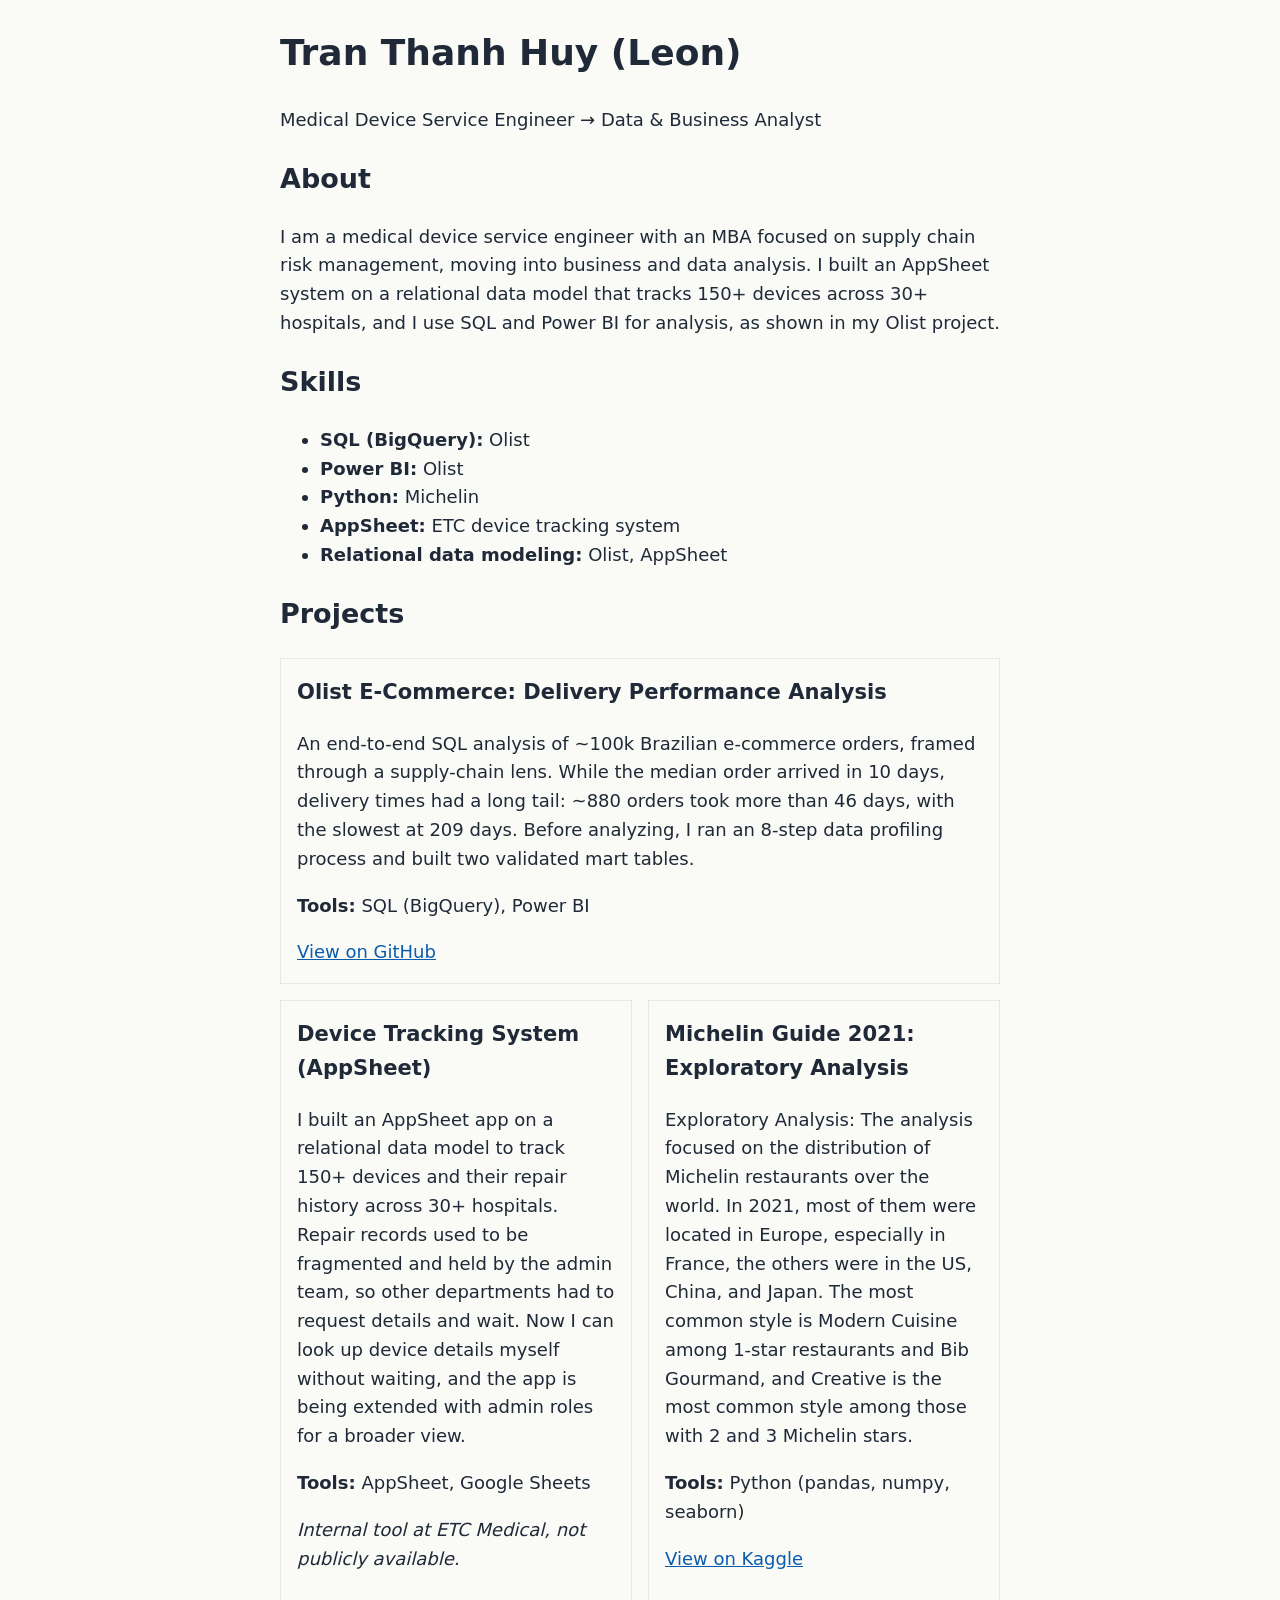
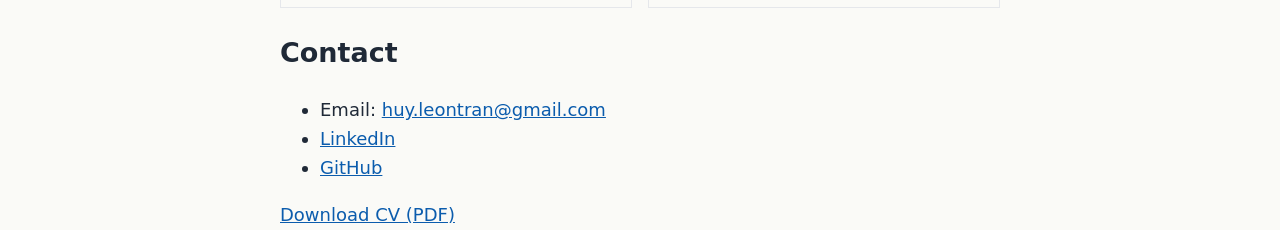
==== index.html @ 250095c0 "Commit Olist" ====
<!DOCTYPE html>
<html lang="en">
  <head>
    <meta charset="UTF-8">
    <meta name="viewport" content="width=device-width, initial-scale=1.0">
    <title>Leon | Business Analyst</title>
    <link rel="stylesheet" href="style.css">
    <meta name="viewport" content="width=device-width, initial-scale=1">
  </head>
  <body>
    <header>
      <h1>Tran Thanh Huy (Leon)</h1>
      <p class="tagline">Medical Device Service Engineer → Data &amp; Business Analyst</p>
    </header>
    
    <section id="about">
      <h2>About</h2>
      <p>I am a medical device service engineer with an MBA focused on supply chain risk management, moving into business and data analysis. I built an AppSheet system on a relational data model that tracks 150+ devices across 30+ hospitals, and I use SQL and Power BI for analysis, as shown in my Olist project.</p>
    </section>

    <section id="skills">
      <h2>Skills</h2>
      <ul>
        <li><strong>SQL (BigQuery):</strong> Olist</li>
        <li><strong>Power BI:</strong> Olist</li>
        <li><strong>Python:</strong> Michelin</li>
        <li><strong>AppSheet:</strong> ETC device tracking system</li>
        <li><strong>Relational data modeling:</strong> Olist, AppSheet</li>
      </ul>
    </section>
    
    <section id="projects">
      <h2>Projects</h2>
      <div class = "project-list">
        <article class="featured">
          <h3>Olist E-Commerce: Delivery Performance Analysis</h3>
          <p>An end-to-end SQL analysis of ~100k Brazilian e-commerce orders, framed 
            through a supply-chain lens. While the median order arrived in 10 days, 
            delivery times had a long tail: ~880 orders took more than 46 days, 
            with the slowest at 209 days. Before analyzing, I ran an 8-step data 
            profiling process and built two validated mart tables.</p>
          <p><strong>Tools:</strong> SQL (BigQuery), Power BI</p>
          <!-- <p><a href="projects/olist.html">Read the case study</a></p> -->
          <a href="https://github.com/LeonTran29/Project_Olist">View on GitHub</a>
        </article>

        <article>
          <h3>Device Tracking System (AppSheet)</h3>
          <p>I built an AppSheet app on a relational data model 
            to track 150+ devices and their repair history across 30+ hospitals. 
            Repair records used to be fragmented and held by the admin team, 
            so other departments had to request details and wait. 
            Now I can look up device details myself without waiting, 
            and the app is being extended with admin roles for a broader view.</p>
          <p><strong>Tools:</strong> AppSheet, Google Sheets</p>
          <p><em>Internal tool at ETC Medical, not publicly available.</em></p>
        </article>

        <article>
          <h3>Michelin Guide 2021: Exploratory Analysis</h3>
          <p>Exploratory Analysis: The analysis focused on the distribution 
            of Michelin restaurants over the world. In 2021, most of them were 
            located in Europe, especially in France, the others were in the US, 
            China, and Japan. The most common style is Modern Cuisine among 1-star 
            restaurants and Bib Gourmand, and Creative is the most common style 
            among those with 2 and 3 Michelin stars.</p>
          <p><strong>Tools:</strong> Python (pandas, numpy, seaborn)</p>
          <p><a href="https://www.kaggle.com/code/leon29/michelin-gr-2021-full-eda">View on Kaggle</a></p>
        </article>
      </div>
    </section>

    <footer>
      <section id="contacts">
        <h2>Contact</h2>
        <ul>
          <li>Email: <a href="mailto:huy.leontran@gmail.com">huy.leontran@gmail.com</a></li>
          <li><a href="https://www.linkedin.com/in/huytraan/">LinkedIn</a></li>
          <li><a href="https://github.com/LeonTran29">GitHub</a></li>
        </ul>
        <a href="assets/TranThanhHuy_Data-BusinessAnalyst_CV.pdf" download>Download CV (PDF)</a>
      </section>
    </footer>
  </body>
</html>
---- style.css ----
body {
  font-family: system-ui, -apple-system, "Segoe UI", Roboto, sans-serif;
  font-size: 1.125rem;
  line-height: 1.6;
  
  color: #1f2937;
  background-color: #fafaf7;
  
  max-width: 720px;
  margin: 0 auto;

  padding: 0 16px;
}

h1 {
  font-size: 2.25rem;
}

a {
  color: #0b5cad;
}

article {
  border: 1px solid #e5e7eb;
  padding: 16px;
  margin-bottom: 24px;
}

article h3 {
  margin-top: 0;
}

.project-list {
  display: grid;
  grid-template-columns: 1fr 1fr;
  gap: 16px;
}

.project-list article {
  margin-bottom: 0;
}

.project-list .featured {
  grid-column: span 2;
}

@media (max-width: 600px) {
  .project-list {
    grid-template-columns: 1fr;
  }

  .project-list .featured {
    grid-column: auto;
  }
}

@media (prefers-color-scheme: dark) {
  body {
    color: #e5e7eb;
    background-color: #111827;
  }

  a {
    color: #7cb4f5;
  }

  article {
    border-color: #374151;
  }
}
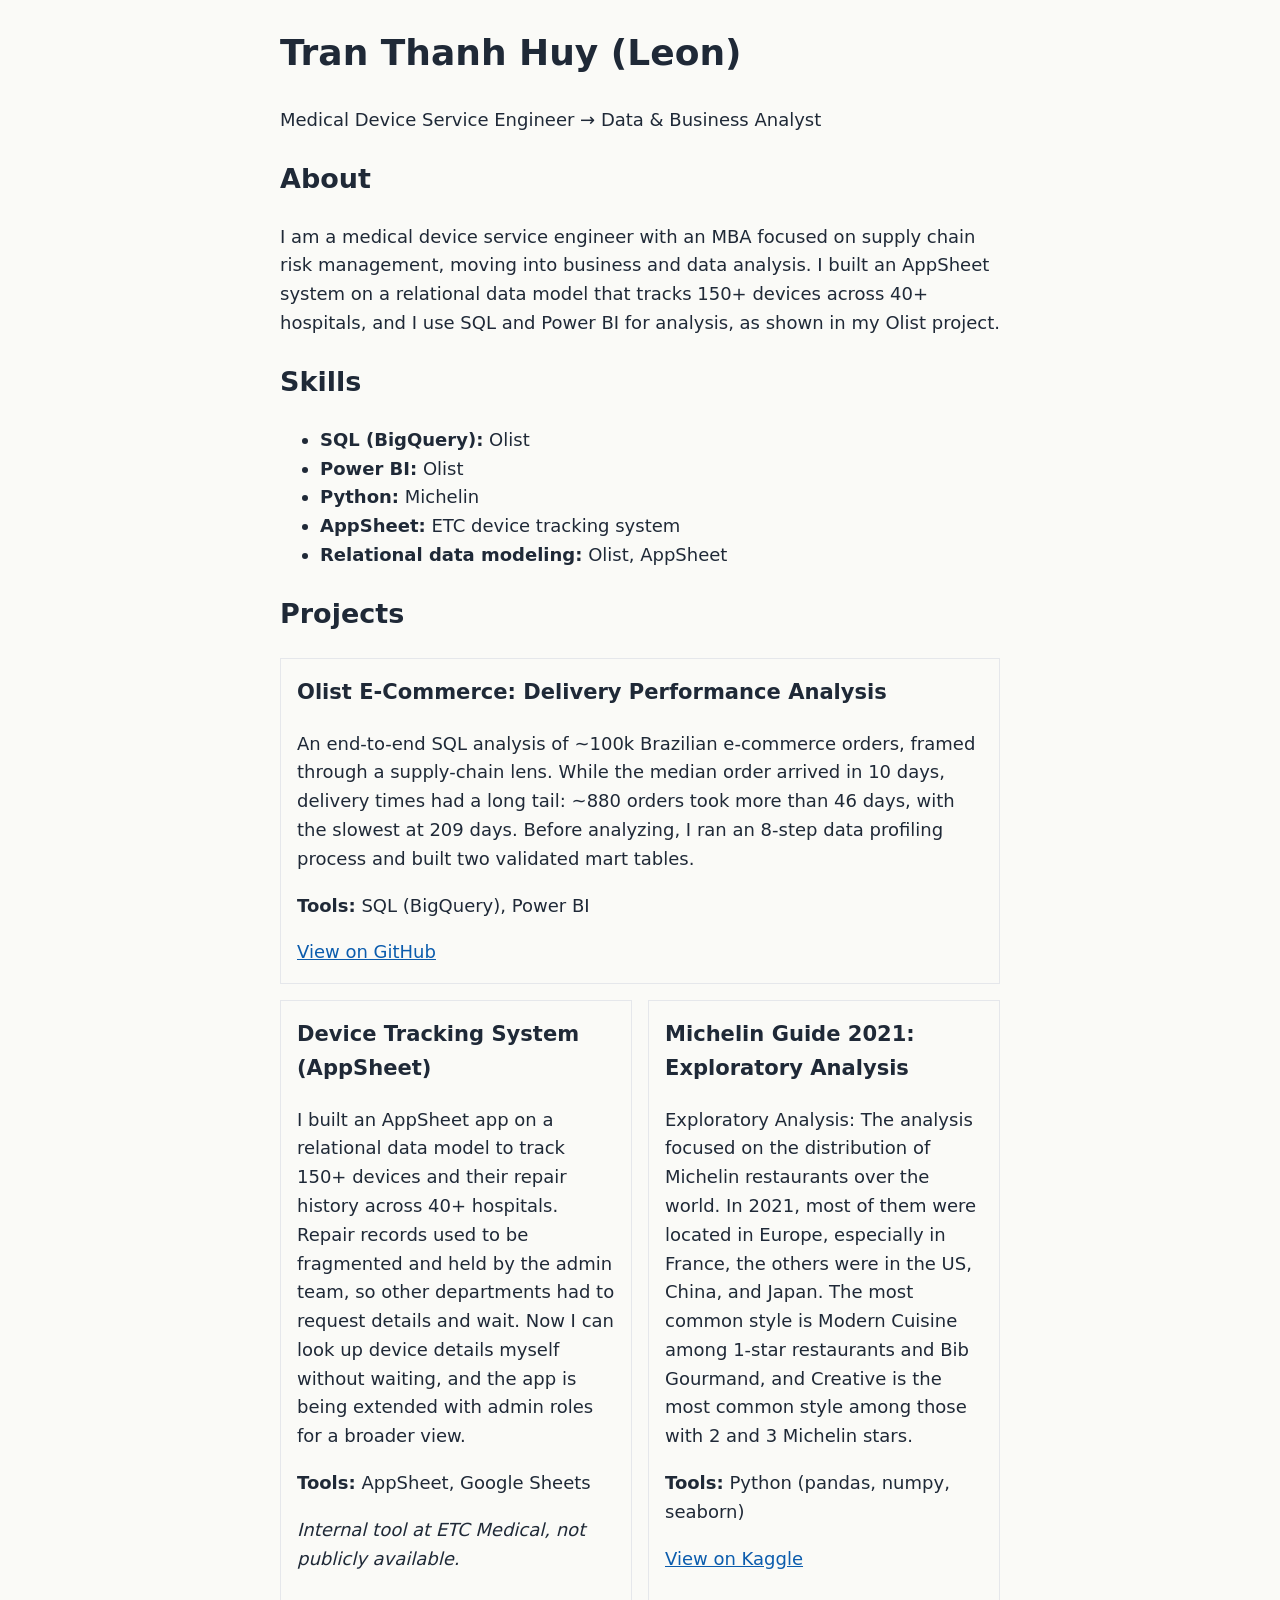
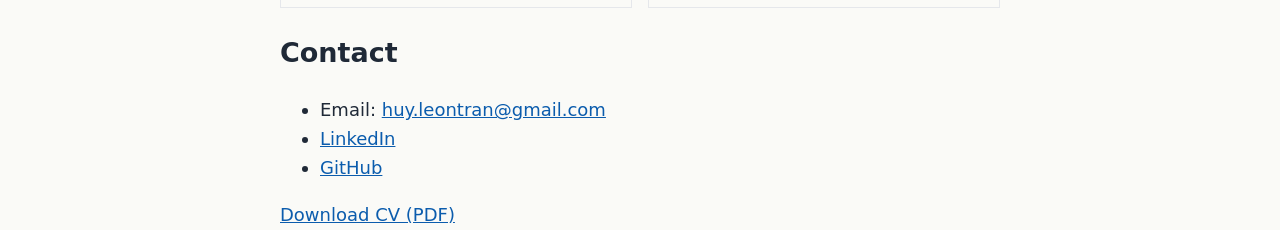
==== commit a2b8a3e1: "Commit update CV and index" ====
--- a/index.html
+++ b/index.html
@@ -15,7 +15,7 @@
     
     <section id="about">
       <h2>About</h2>
-      <p>I am a medical device service engineer with an MBA focused on supply chain risk management, moving into business and data analysis. I built an AppSheet system on a relational data model that tracks 150+ devices across 30+ hospitals, and I use SQL and Power BI for analysis, as shown in my Olist project.</p>
+      <p>I am a medical device service engineer with an MBA focused on supply chain risk management, moving into business and data analysis. I built an AppSheet system on a relational data model that tracks 150+ devices across 40+ hospitals, and I use SQL and Power BI for analysis, as shown in my Olist project.</p>
     </section>
 
     <section id="skills">
@@ -47,7 +47,7 @@
         <article>
           <h3>Device Tracking System (AppSheet)</h3>
           <p>I built an AppSheet app on a relational data model 
-            to track 150+ devices and their repair history across 30+ hospitals. 
+            to track 150+ devices and their repair history across 40+ hospitals. 
             Repair records used to be fragmented and held by the admin team, 
             so other departments had to request details and wait. 
             Now I can look up device details myself without waiting, 
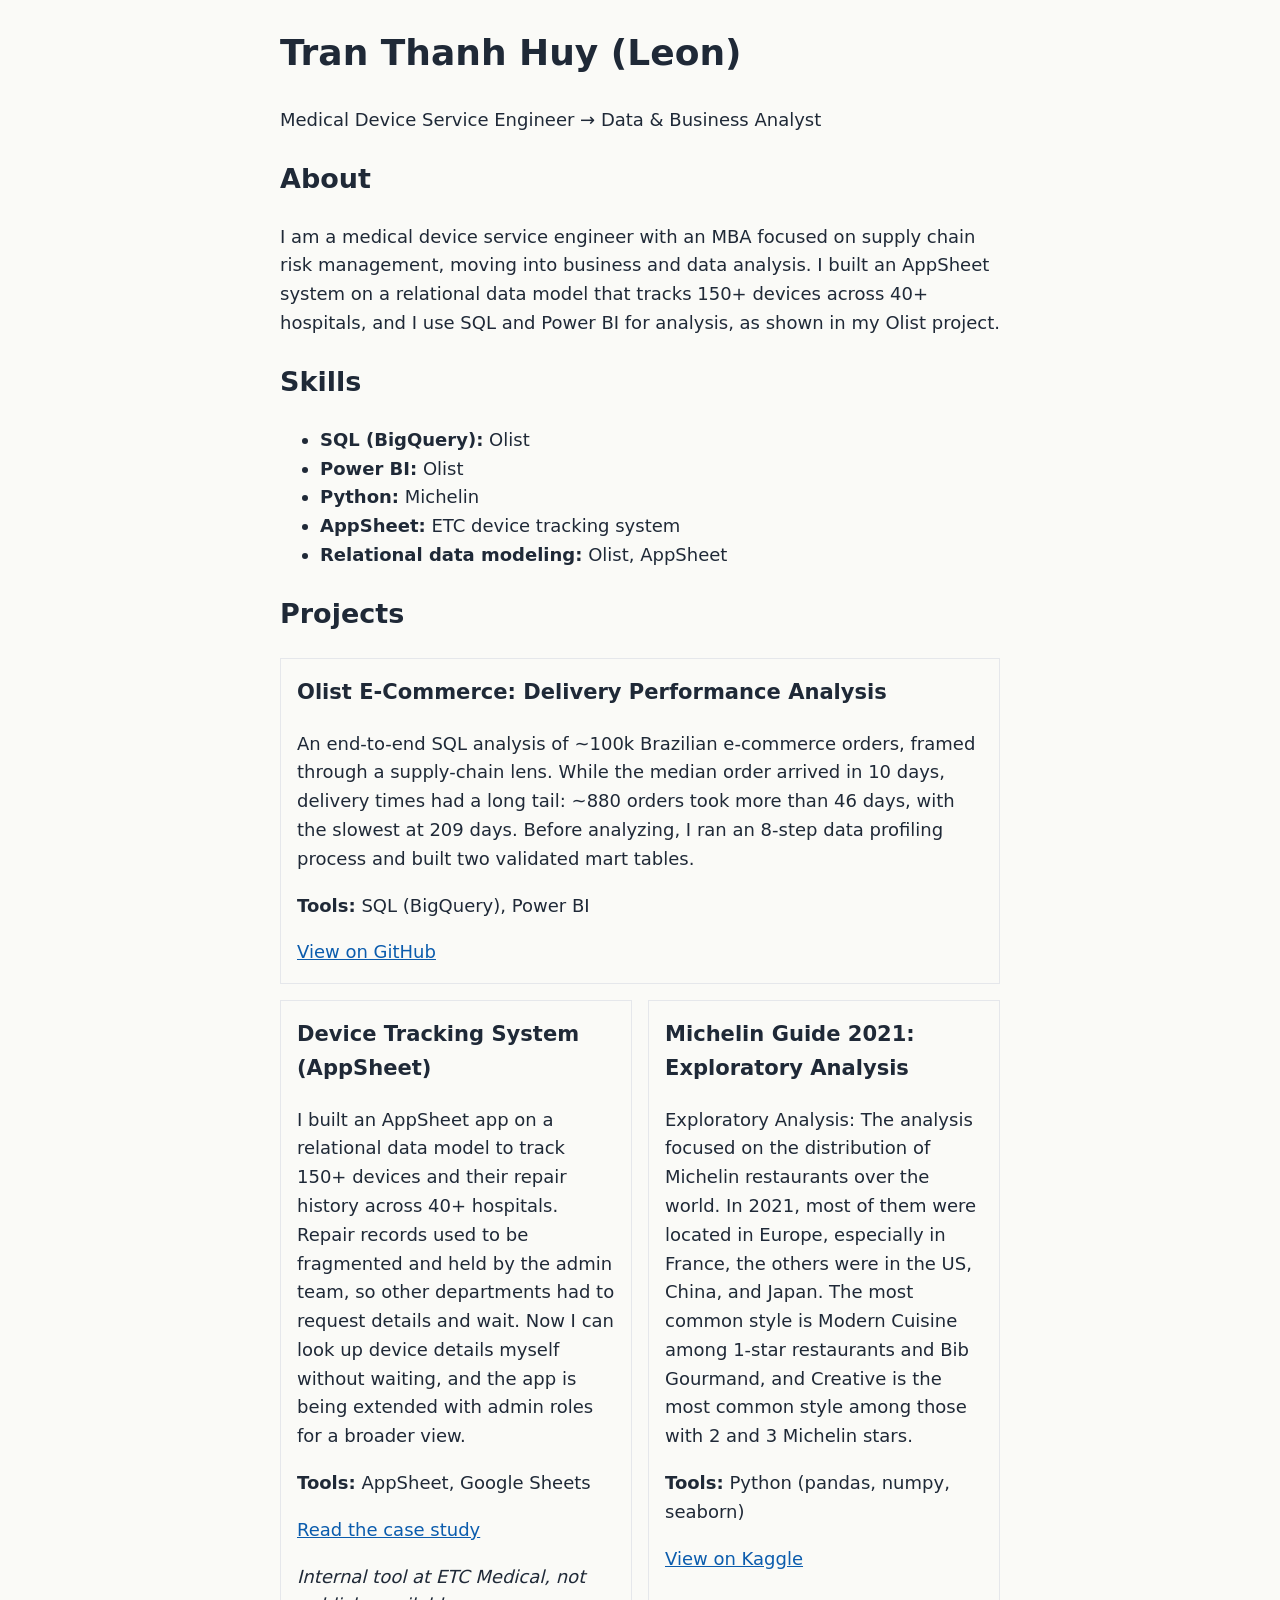
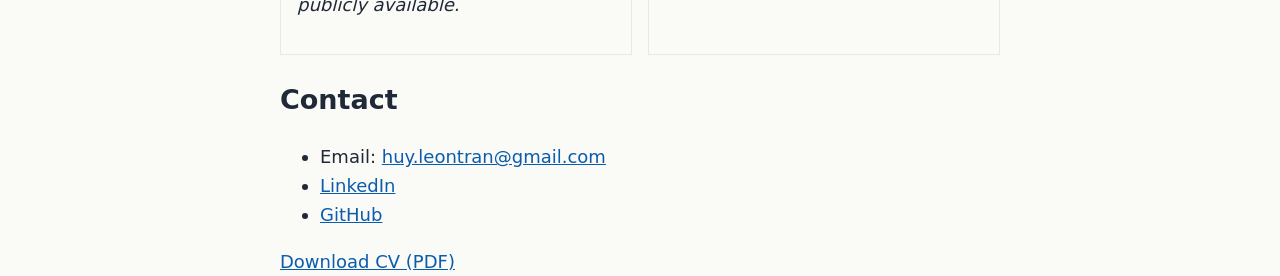
==== commit d432cd15: "Update Appsheet" ====
--- a/index.html
+++ b/index.html
@@ -53,6 +53,7 @@
             Now I can look up device details myself without waiting, 
             and the app is being extended with admin roles for a broader view.</p>
           <p><strong>Tools:</strong> AppSheet, Google Sheets</p>
+          <p><a href="projects/appsheet.html">Read the case study</a></p>
           <p><em>Internal tool at ETC Medical, not publicly available.</em></p>
         </article>
 
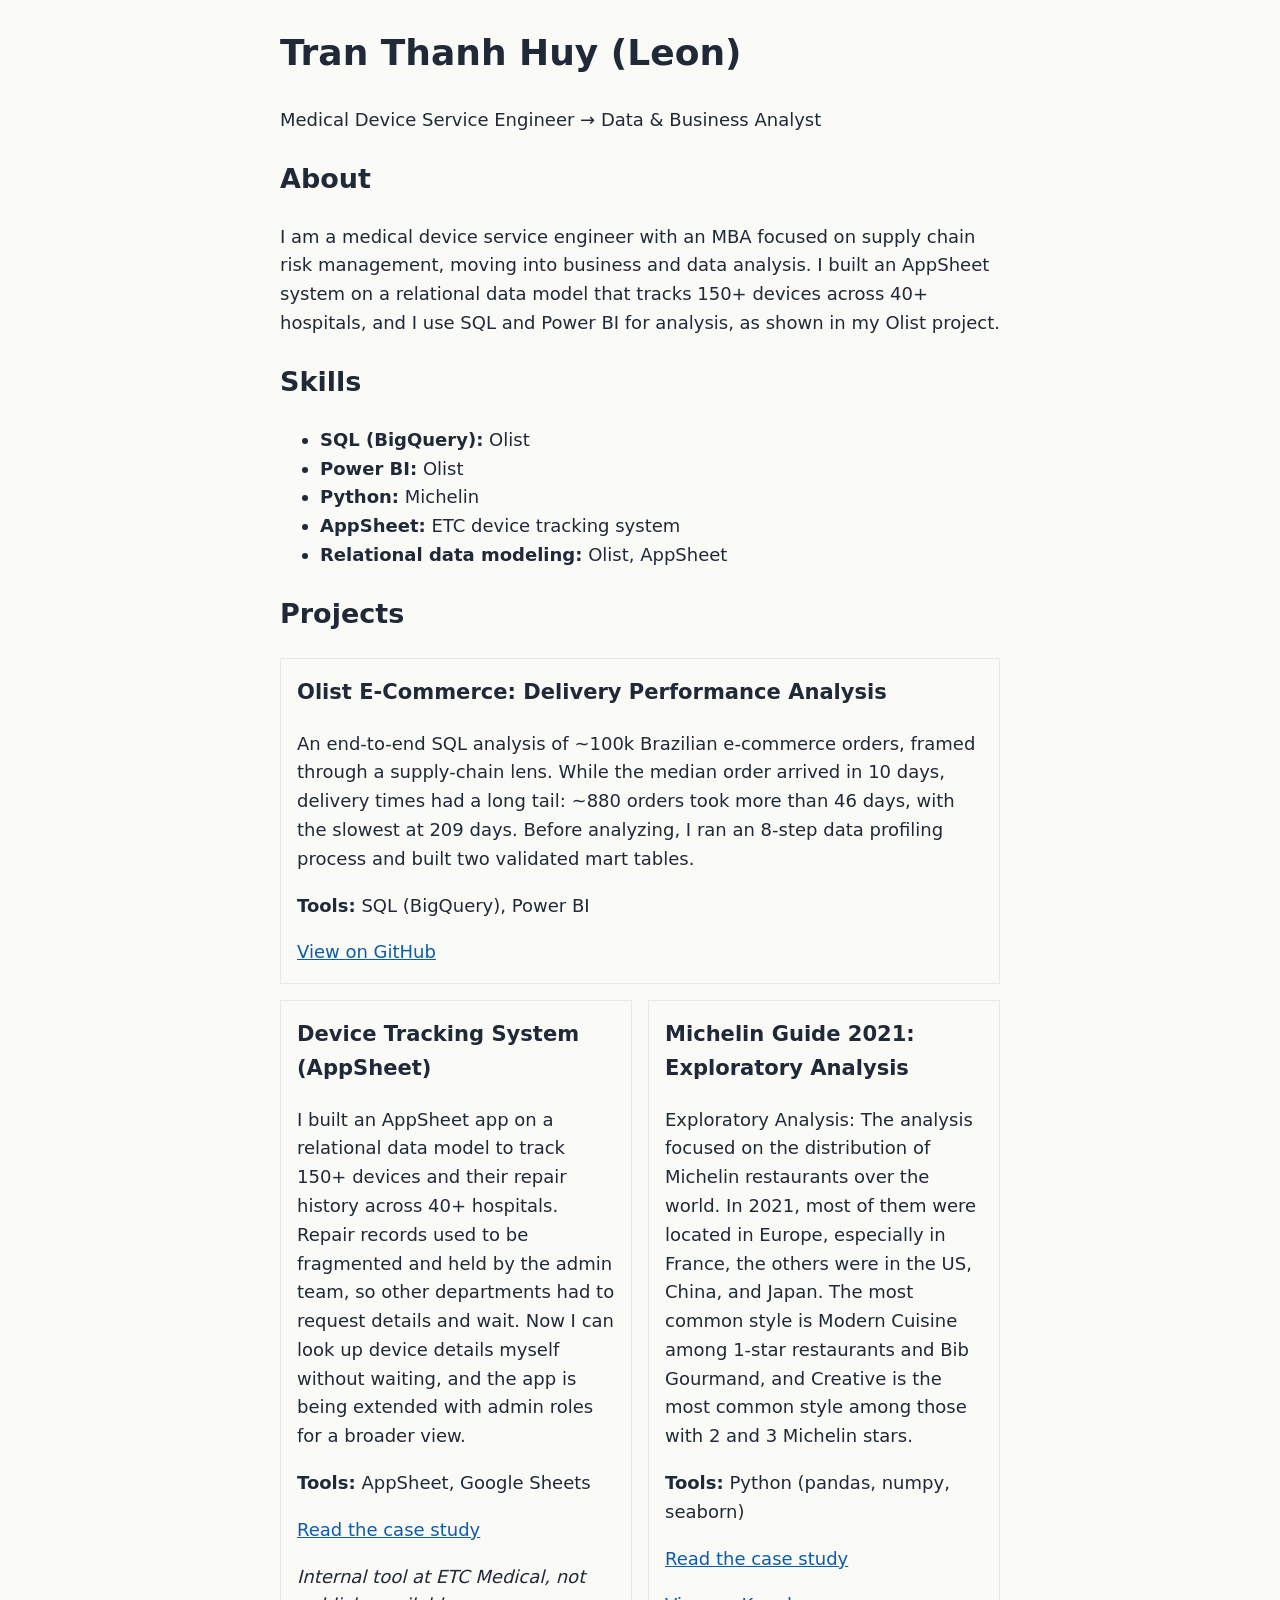
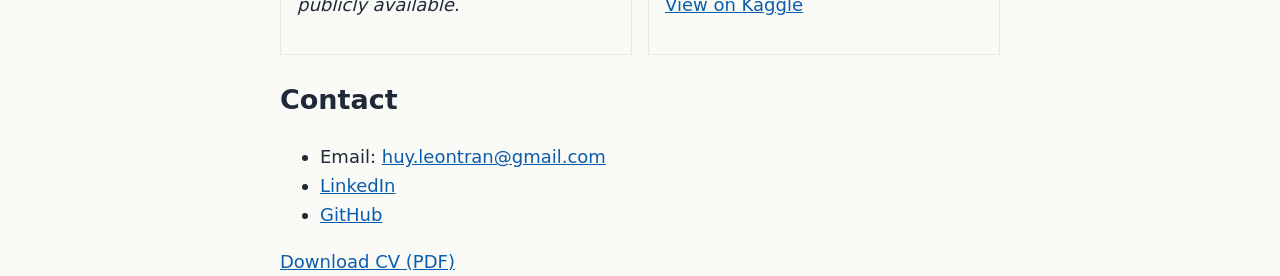
==== commit 81b2b672: "Update draft of Appsheet & Michelin" ====
--- a/index.html
+++ b/index.html
@@ -66,6 +66,7 @@
             restaurants and Bib Gourmand, and Creative is the most common style 
             among those with 2 and 3 Michelin stars.</p>
           <p><strong>Tools:</strong> Python (pandas, numpy, seaborn)</p>
+          <p><a href="projects/michelin.html">Read the case study</a></p>
           <p><a href="https://www.kaggle.com/code/leon29/michelin-gr-2021-full-eda">View on Kaggle</a></p>
         </article>
       </div>
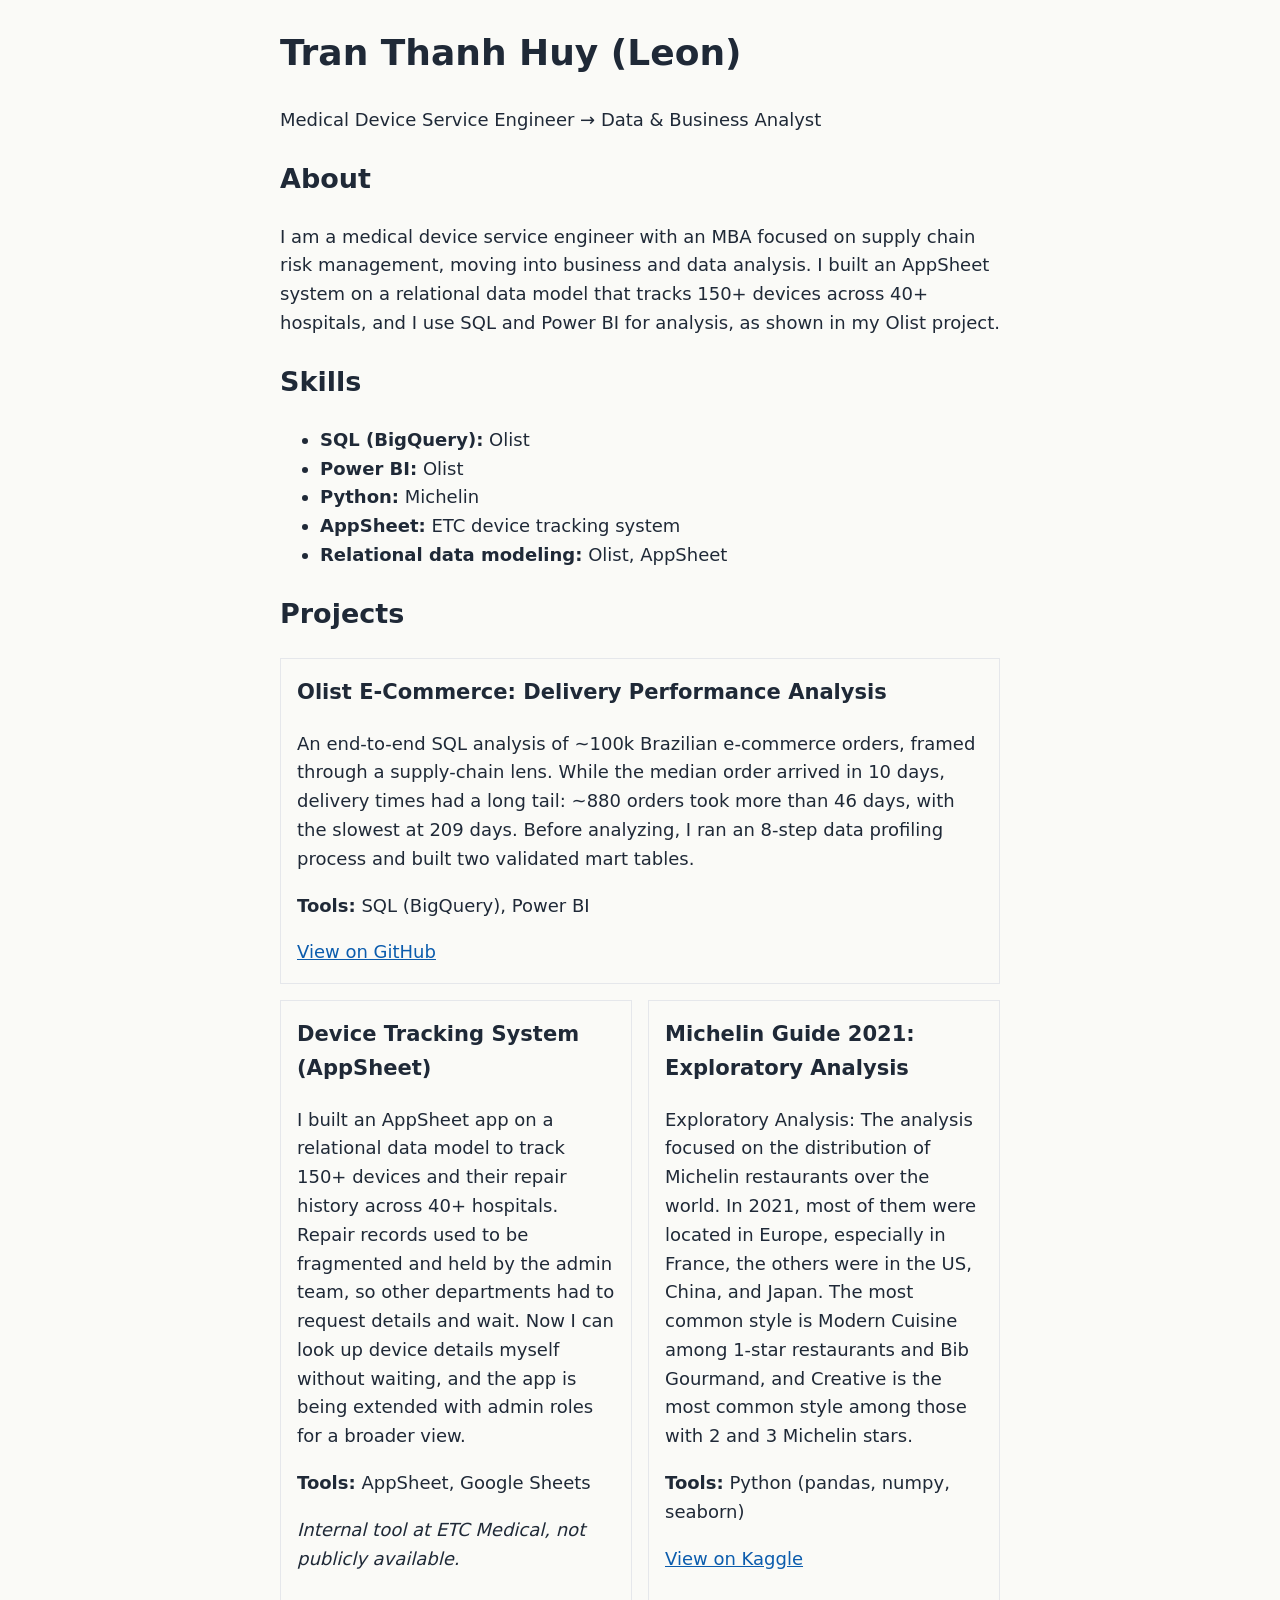
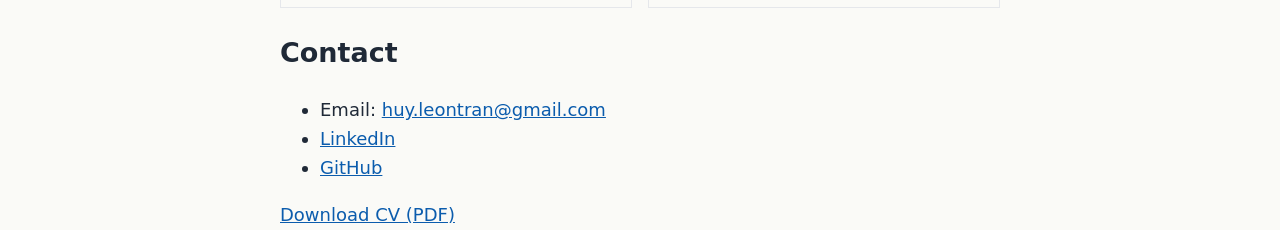
==== commit 93b79e88: "Update" ====
--- a/index.html
+++ b/index.html
@@ -53,7 +53,7 @@
             Now I can look up device details myself without waiting, 
             and the app is being extended with admin roles for a broader view.</p>
           <p><strong>Tools:</strong> AppSheet, Google Sheets</p>
-          <p><a href="projects/appsheet.html">Read the case study</a></p>
+          <!-- <p><a href="projects/appsheet.html">Read the case study</a></p> -->
           <p><em>Internal tool at ETC Medical, not publicly available.</em></p>
         </article>
 
@@ -66,7 +66,7 @@
             restaurants and Bib Gourmand, and Creative is the most common style 
             among those with 2 and 3 Michelin stars.</p>
           <p><strong>Tools:</strong> Python (pandas, numpy, seaborn)</p>
-          <p><a href="projects/michelin.html">Read the case study</a></p>
+          <!-- <p><a href="projects/michelin.html">Read the case study</a></p> -->
           <p><a href="https://www.kaggle.com/code/leon29/michelin-gr-2021-full-eda">View on Kaggle</a></p>
         </article>
       </div>
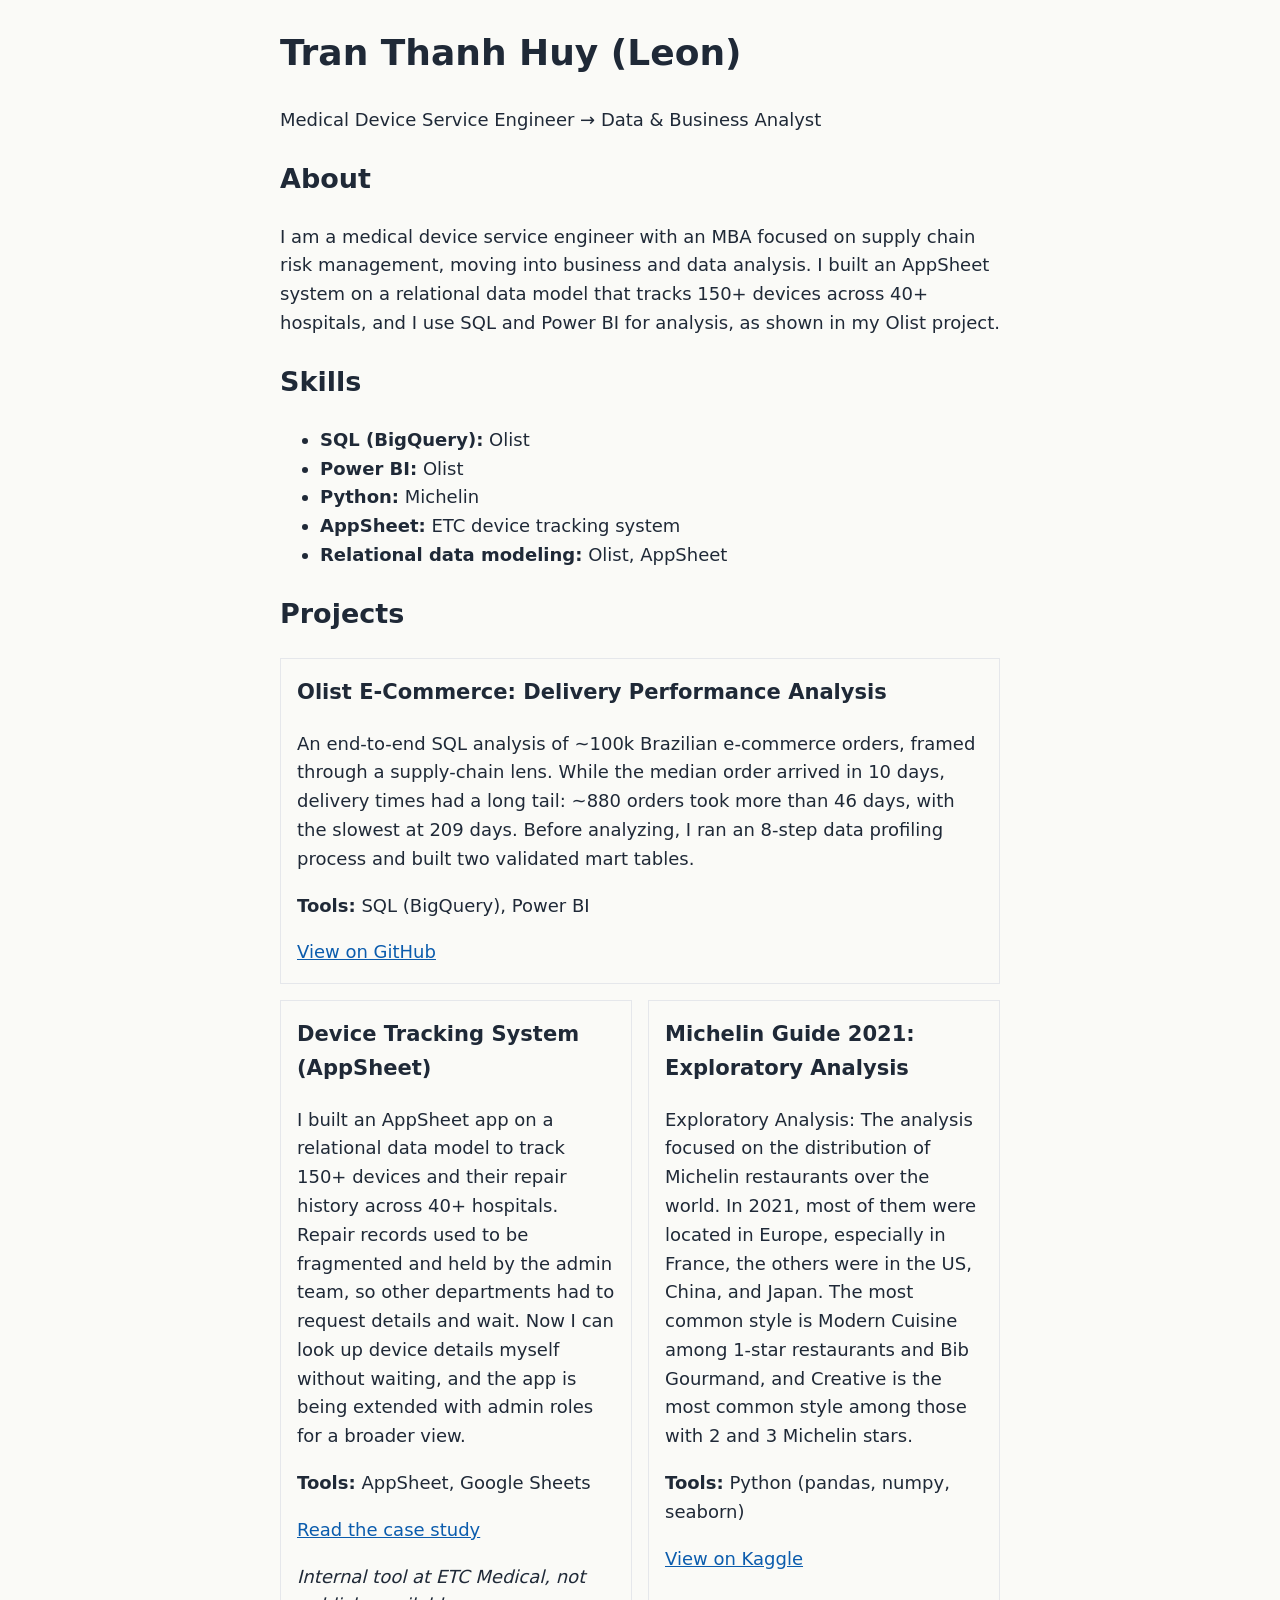
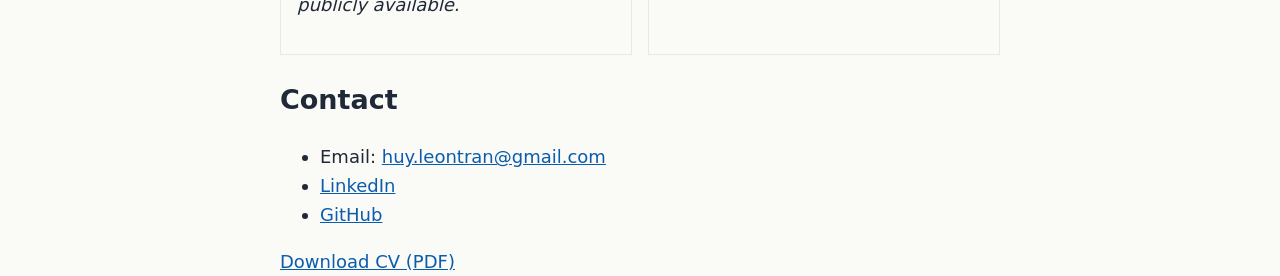
==== commit cd9b4797: "Update Appsheet" ====
--- a/index.html
+++ b/index.html
@@ -15,7 +15,11 @@
     
     <section id="about">
       <h2>About</h2>
-      <p>I am a medical device service engineer with an MBA focused on supply chain risk management, moving into business and data analysis. I built an AppSheet system on a relational data model that tracks 150+ devices across 40+ hospitals, and I use SQL and Power BI for analysis, as shown in my Olist project.</p>
+      <p>I am a medical device service engineer with an MBA focused on supply chain risk management, moving 
+        into business and data analysis. I built an AppSheet system on a relational data model that 
+        tracks 150+ devices across 40+ hospitals, and I use SQL and Power BI for analysis, as shown in 
+        my Olist project.</p>
+      <!-- <p><a href="about.html">More about my background →</a></p> -->
     </section>
 
     <section id="skills">
@@ -53,7 +57,7 @@
             Now I can look up device details myself without waiting, 
             and the app is being extended with admin roles for a broader view.</p>
           <p><strong>Tools:</strong> AppSheet, Google Sheets</p>
-          <!-- <p><a href="projects/appsheet.html">Read the case study</a></p> -->
+          <p><a href="projects/appsheet.html">Read the case study</a></p>
           <p><em>Internal tool at ETC Medical, not publicly available.</em></p>
         </article>
 
--- a/style.css
+++ b/style.css
@@ -67,4 +67,9 @@
   article {
     border-color: #374151;
   }
+}
+
+img {
+  max-width: 100%;
+  height: auto;
 }
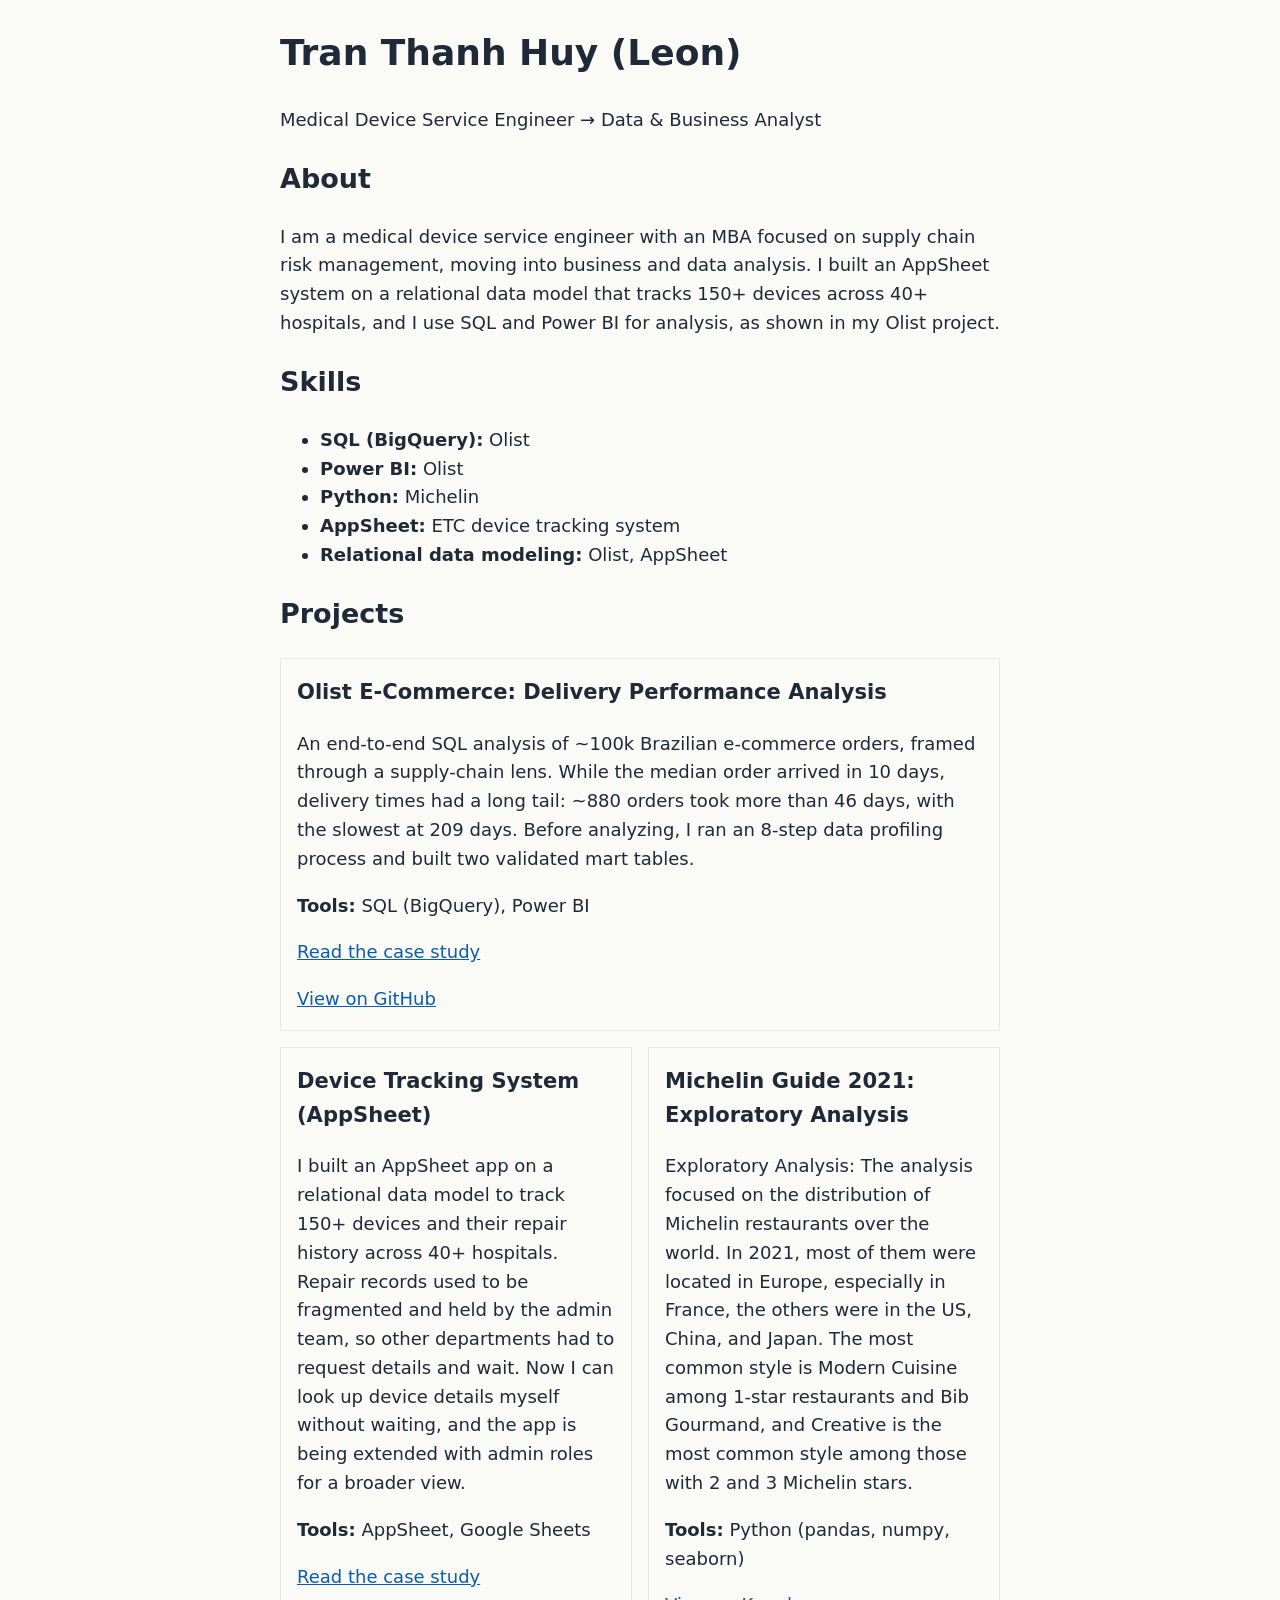
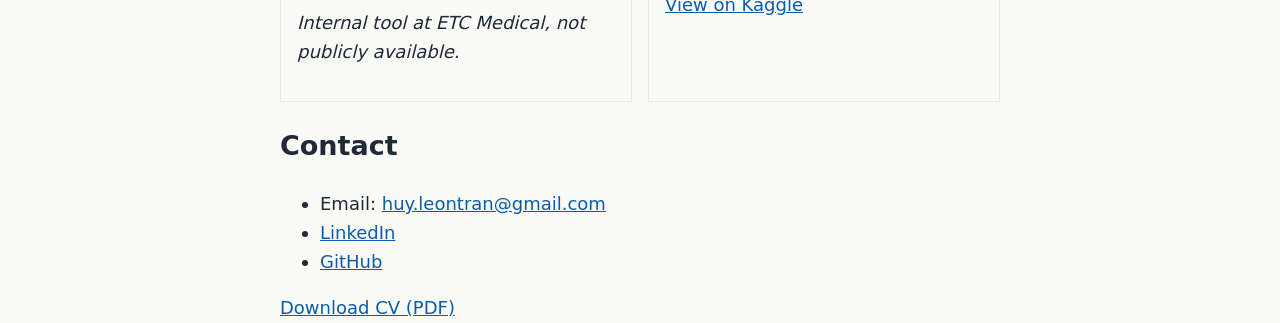
==== commit 796ef60b: "Update olist.html and index" ====
--- a/index.html
+++ b/index.html
@@ -44,7 +44,7 @@
             with the slowest at 209 days. Before analyzing, I ran an 8-step data 
             profiling process and built two validated mart tables.</p>
           <p><strong>Tools:</strong> SQL (BigQuery), Power BI</p>
-          <!-- <p><a href="projects/olist.html">Read the case study</a></p> -->
+          <p><a href="projects/olist.html">Read the case study</a></p>
           <a href="https://github.com/LeonTran29/Project_Olist">View on GitHub</a>
         </article>
 
--- a/style.css
+++ b/style.css
@@ -67,9 +67,25 @@
   article {
     border-color: #374151;
   }
+
+  th, td {
+    border-color: #374151;
+  }
 }
 
 img {
   max-width: 100%;
   height: auto;
+}
+
+table {
+  border-collapse: collapse;
+  width: 100%;
+}
+
+th, td {
+  border-bottom: 1px solid #e5e7eb;
+  padding: 8px;
+  text-align: left;
+  vertical-align: top;
 }
